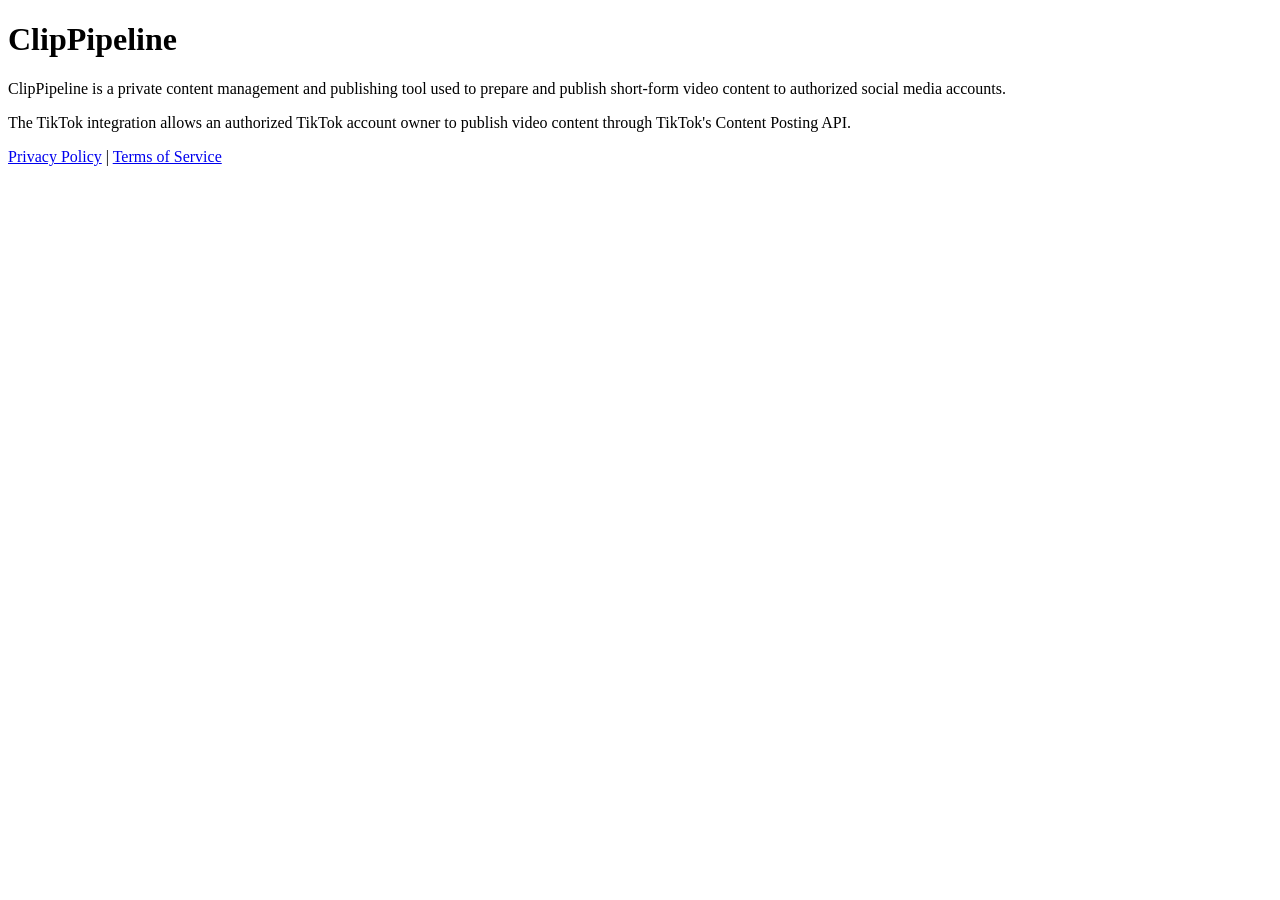
==== index.html @ 0e5ed037 "Create index.html" ====
<!DOCTYPE html>
<html lang="en">
<head>
  <meta charset="UTF-8">
  <meta name="viewport" content="width=device-width, initial-scale=1.0">
  <title>ClipPipeline</title>
</head>
<body>
  <h1>ClipPipeline</h1>

  <p>
    ClipPipeline is a private content management and publishing tool used
    to prepare and publish short-form video content to authorized social
    media accounts.
  </p>

  <p>
    The TikTok integration allows an authorized TikTok account owner to
    publish video content through TikTok's Content Posting API.
  </p>

  <p>
    <a href="privacy.html">Privacy Policy</a> |
    <a href="terms.html">Terms of Service</a>
  </p>
</body>
</html>
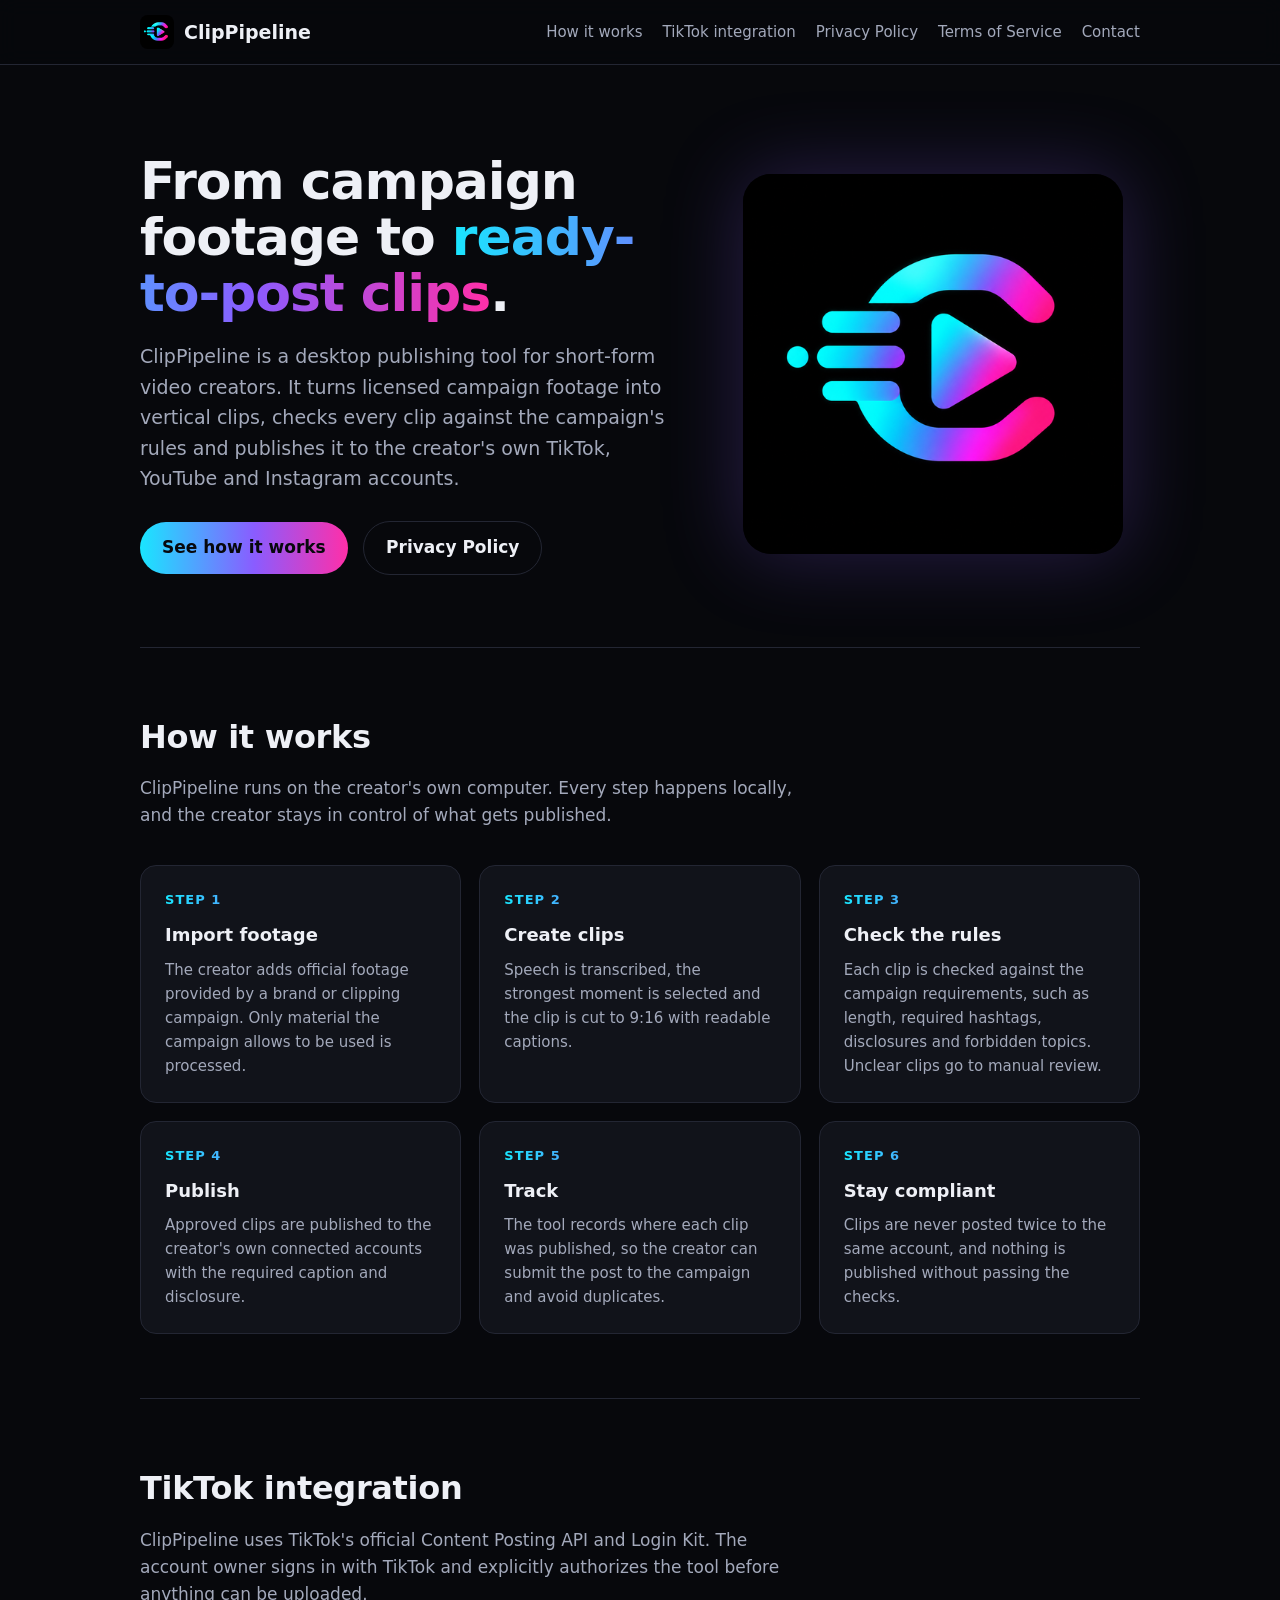
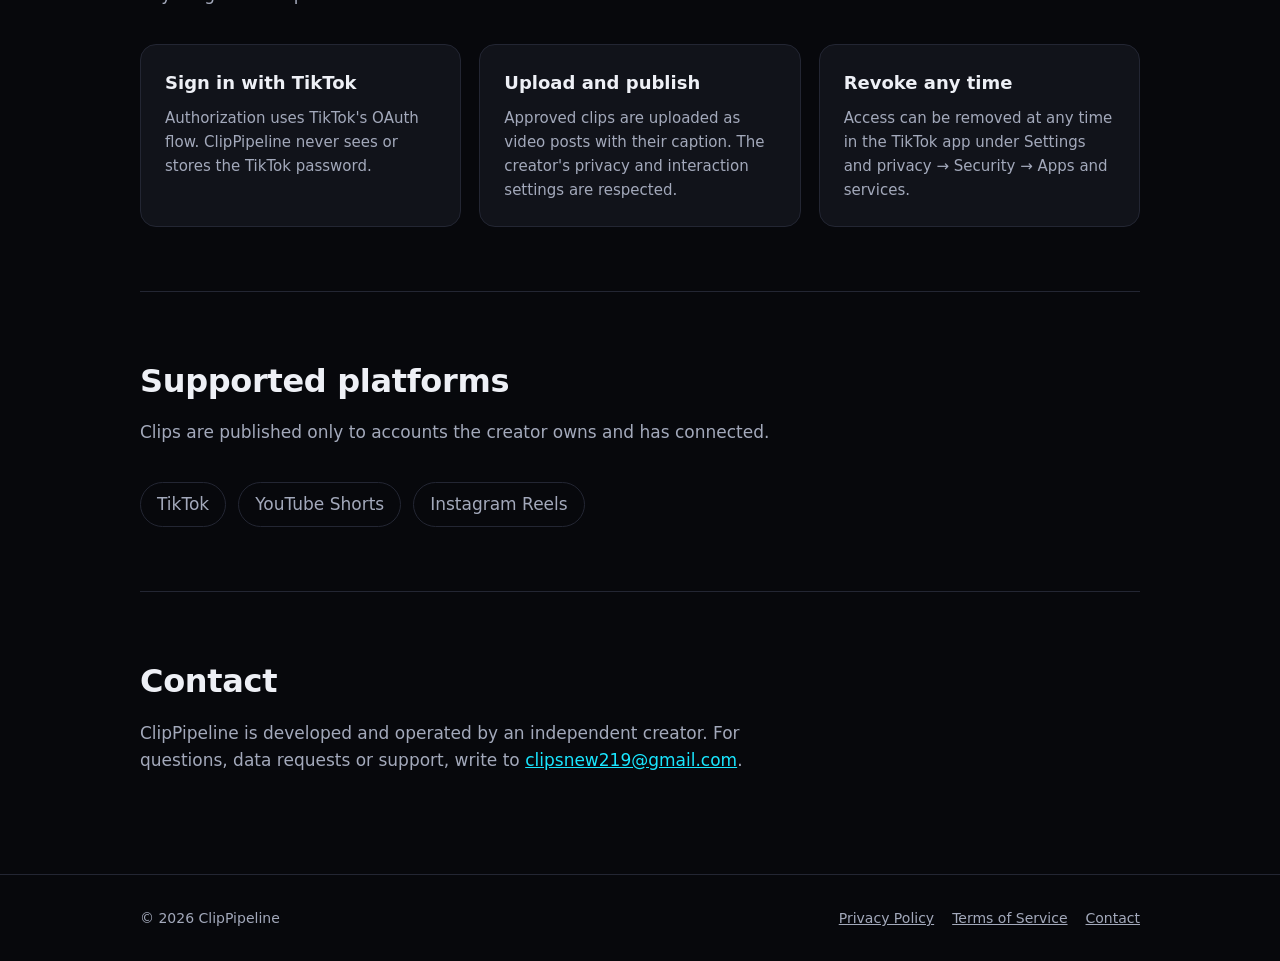
==== commit df56f838: "Add files via upload" ====
--- a/index.html
+++ b/index.html
@@ -3,25 +3,119 @@
 <head>
   <meta charset="UTF-8">
   <meta name="viewport" content="width=device-width, initial-scale=1.0">
-  <title>ClipPipeline</title>
+  <title>ClipPipeline – Short-form video publishing tool</title>
+  <meta name="description" content="ClipPipeline prepares short-form vertical videos from licensed campaign footage and publishes them to the creator's own TikTok, YouTube and Instagram accounts.">
+  <link rel="icon" href="favicon.ico" sizes="any">
+  <link rel="icon" type="image/png" sizes="32x32" href="favicon-32x32.png">
+  <link rel="apple-touch-icon" href="apple-touch-icon.png">
+  <link rel="stylesheet" href="style.css">
 </head>
 <body>
-  <h1>ClipPipeline</h1>
+  <header>
+    <div class="wrap nav">
+      <a class="brand" href="index.html"><img src="logo.png" alt="ClipPipeline logo">ClipPipeline</a>
+      <nav>
+        <a href="#how-it-works">How it works</a>
+        <a href="#tiktok">TikTok integration</a>
+        <a href="privacy.html">Privacy Policy</a>
+        <a href="terms.html">Terms of Service</a>
+        <a href="#contact">Contact</a>
+      </nav>
+    </div>
+  </header>
 
-  <p>
-    ClipPipeline is a private content management and publishing tool used
-    to prepare and publish short-form video content to authorized social
-    media accounts.
-  </p>
+  <main class="wrap">
+    <div class="hero">
+      <div>
+        <h1>From campaign footage to <span class="grad">ready-to-post clips</span>.</h1>
+        <p>ClipPipeline is a desktop publishing tool for short-form video creators. It turns licensed campaign footage into vertical clips, checks every clip against the campaign's rules and publishes it to the creator's own TikTok, YouTube and Instagram accounts.</p>
+        <a class="btn" href="#how-it-works">See how it works</a>
+        <a class="btn ghost" href="privacy.html">Privacy Policy</a>
+      </div>
+      <img src="logo.png" alt="ClipPipeline app icon">
+    </div>
 
-  <p>
-    The TikTok integration allows an authorized TikTok account owner to
-    publish video content through TikTok's Content Posting API.
-  </p>
+    <section id="how-it-works">
+      <h2>How it works</h2>
+      <p class="lead">ClipPipeline runs on the creator's own computer. Every step happens locally, and the creator stays in control of what gets published.</p>
+      <div class="grid">
+        <div class="card">
+          <div class="step grad">Step 1</div>
+          <h3>Import footage</h3>
+          <p>The creator adds official footage provided by a brand or clipping campaign. Only material the campaign allows to be used is processed.</p>
+        </div>
+        <div class="card">
+          <div class="step grad">Step 2</div>
+          <h3>Create clips</h3>
+          <p>Speech is transcribed, the strongest moment is selected and the clip is cut to 9:16 with readable captions.</p>
+        </div>
+        <div class="card">
+          <div class="step grad">Step 3</div>
+          <h3>Check the rules</h3>
+          <p>Each clip is checked against the campaign requirements, such as length, required hashtags, disclosures and forbidden topics. Unclear clips go to manual review.</p>
+        </div>
+        <div class="card">
+          <div class="step grad">Step 4</div>
+          <h3>Publish</h3>
+          <p>Approved clips are published to the creator's own connected accounts with the required caption and disclosure.</p>
+        </div>
+        <div class="card">
+          <div class="step grad">Step 5</div>
+          <h3>Track</h3>
+          <p>The tool records where each clip was published, so the creator can submit the post to the campaign and avoid duplicates.</p>
+        </div>
+        <div class="card">
+          <div class="step grad">Step 6</div>
+          <h3>Stay compliant</h3>
+          <p>Clips are never posted twice to the same account, and nothing is published without passing the checks.</p>
+        </div>
+      </div>
+    </section>
 
-  <p>
-    <a href="privacy.html">Privacy Policy</a> |
-    <a href="terms.html">Terms of Service</a>
-  </p>
+    <section id="tiktok">
+      <h2>TikTok integration</h2>
+      <p class="lead">ClipPipeline uses TikTok's official Content Posting API and Login Kit. The account owner signs in with TikTok and explicitly authorizes the tool before anything can be uploaded.</p>
+      <div class="grid">
+        <div class="card">
+          <h3>Sign in with TikTok</h3>
+          <p>Authorization uses TikTok's OAuth flow. ClipPipeline never sees or stores the TikTok password.</p>
+        </div>
+        <div class="card">
+          <h3>Upload and publish</h3>
+          <p>Approved clips are uploaded as video posts with their caption. The creator's privacy and interaction settings are respected.</p>
+        </div>
+        <div class="card">
+          <h3>Revoke any time</h3>
+          <p>Access can be removed at any time in the TikTok app under Settings and privacy → Security → Apps and services.</p>
+        </div>
+      </div>
+    </section>
+
+    <section id="platforms">
+      <h2>Supported platforms</h2>
+      <p class="lead">Clips are published only to accounts the creator owns and has connected.</p>
+      <div class="platforms">
+        <span class="pill">TikTok</span>
+        <span class="pill">YouTube Shorts</span>
+        <span class="pill">Instagram Reels</span>
+      </div>
+    </section>
+
+    <section id="contact">
+      <h2>Contact</h2>
+      <p class="lead">ClipPipeline is developed and operated by an independent creator. For questions, data requests or support, write to <a href="mailto:clipsnew219@gmail.com">clipsnew219@gmail.com</a>.</p>
+    </section>
+  </main>
+
+  <footer>
+    <div class="wrap">
+      <span>© 2026 ClipPipeline</span>
+      <nav>
+        <a href="privacy.html">Privacy Policy</a>
+        <a href="terms.html">Terms of Service</a>
+        <a href="mailto:clipsnew219@gmail.com">Contact</a>
+      </nav>
+    </div>
+  </footer>
 </body>
 </html>
--- a/style.css
+++ b/style.css
@@ -0,0 +1,113 @@
+:root {
+  --bg: #07080c;
+  --surface: #11131a;
+  --line: #232633;
+  --text: #eef0f6;
+  --muted: #a3a9bb;
+  --cyan: #19e6ff;
+  --violet: #8a5cff;
+  --pink: #ff2fa8;
+  --gradient: linear-gradient(90deg, var(--cyan), var(--violet) 55%, var(--pink));
+}
+
+* { box-sizing: border-box; }
+
+html { scroll-behavior: smooth; }
+
+body {
+  margin: 0;
+  background: var(--bg);
+  color: var(--text);
+  font: 17px/1.6 "Inter", system-ui, -apple-system, "Segoe UI", sans-serif;
+}
+
+a { color: var(--cyan); }
+
+.wrap { max-width: 1040px; margin: 0 auto; padding: 0 20px; }
+
+header {
+  position: sticky; top: 0; z-index: 10;
+  background: rgba(7, 8, 12, 0.85);
+  backdrop-filter: blur(10px);
+  border-bottom: 1px solid var(--line);
+}
+
+.nav { display: flex; align-items: center; gap: 12px 24px; min-height: 64px; flex-wrap: wrap; padding-top: 10px; padding-bottom: 10px; }
+
+.brand {
+  display: flex; align-items: center; gap: 10px;
+  color: var(--text); text-decoration: none; font-weight: 700; font-size: 19px;
+}
+
+.brand img { width: 34px; height: 34px; border-radius: 8px; }
+
+.nav nav { margin-left: auto; display: flex; gap: 20px; flex-wrap: wrap; }
+
+.nav nav a { color: var(--muted); text-decoration: none; font-size: 15px; }
+
+.nav nav a:hover, .nav nav a[aria-current="page"] { color: var(--text); }
+
+.hero { padding: 88px 0 72px; display: grid; grid-template-columns: 1.3fr 1fr; gap: 48px; align-items: center; }
+
+.hero h1 { font-size: 52px; line-height: 1.08; margin: 0 0 20px; letter-spacing: -0.02em; }
+
+.grad { background: var(--gradient); -webkit-background-clip: text; background-clip: text; color: transparent; }
+
+.hero p { color: var(--muted); font-size: 19px; margin: 0 0 28px; }
+
+.hero img { width: 100%; max-width: 380px; justify-self: center; border-radius: 28px; box-shadow: 0 0 80px rgba(138, 92, 255, 0.25); }
+
+.btn {
+  display: inline-block; padding: 12px 22px; border-radius: 999px;
+  background: var(--gradient); color: #07080c; font-weight: 700; text-decoration: none;
+}
+
+.btn.ghost { background: none; color: var(--text); border: 1px solid var(--line); margin-left: 10px; }
+
+section { padding: 64px 0; border-top: 1px solid var(--line); }
+
+section h2 { font-size: 32px; margin: 0 0 12px; letter-spacing: -0.01em; }
+
+.lead { color: var(--muted); max-width: 680px; margin: 0 0 36px; }
+
+.grid { display: grid; grid-template-columns: repeat(3, 1fr); gap: 18px; }
+
+.card { background: var(--surface); border: 1px solid var(--line); border-radius: 16px; padding: 24px; }
+
+.card h3 { margin: 0 0 8px; font-size: 18px; }
+
+.card p { margin: 0; color: var(--muted); font-size: 15px; }
+
+.step { font-size: 13px; font-weight: 700; letter-spacing: 0.08em; text-transform: uppercase; margin-bottom: 10px; }
+
+.platforms { display: flex; gap: 12px; flex-wrap: wrap; }
+
+.pill { border: 1px solid var(--line); border-radius: 999px; padding: 8px 16px; color: var(--muted); }
+
+.doc { padding-top: 56px; padding-bottom: 72px; max-width: 760px; }
+
+.doc h1 { font-size: 40px; margin: 0 0 6px; }
+
+.doc .updated { color: var(--muted); margin: 0 0 32px; }
+
+.doc h2 { font-size: 22px; margin: 36px 0 8px; }
+
+.doc p, .doc li { color: #d3d7e3; }
+
+footer { border-top: 1px solid var(--line); padding: 32px 0; color: var(--muted); font-size: 14px; }
+
+footer .wrap { display: flex; gap: 20px; flex-wrap: wrap; align-items: center; }
+
+footer nav { margin-left: auto; display: flex; gap: 18px; }
+
+footer a { color: var(--muted); }
+
+@media (max-width: 800px) {
+  .hero { grid-template-columns: 1fr; padding-top: 56px; }
+  .hero h1 { font-size: 38px; }
+  .hero img { max-width: 240px; }
+  .grid { grid-template-columns: 1fr; }
+  .nav nav { margin-left: 0; width: 100%; gap: 6px 14px; }
+  .nav nav a { font-size: 14px; }
+  header { position: static; }
+}
